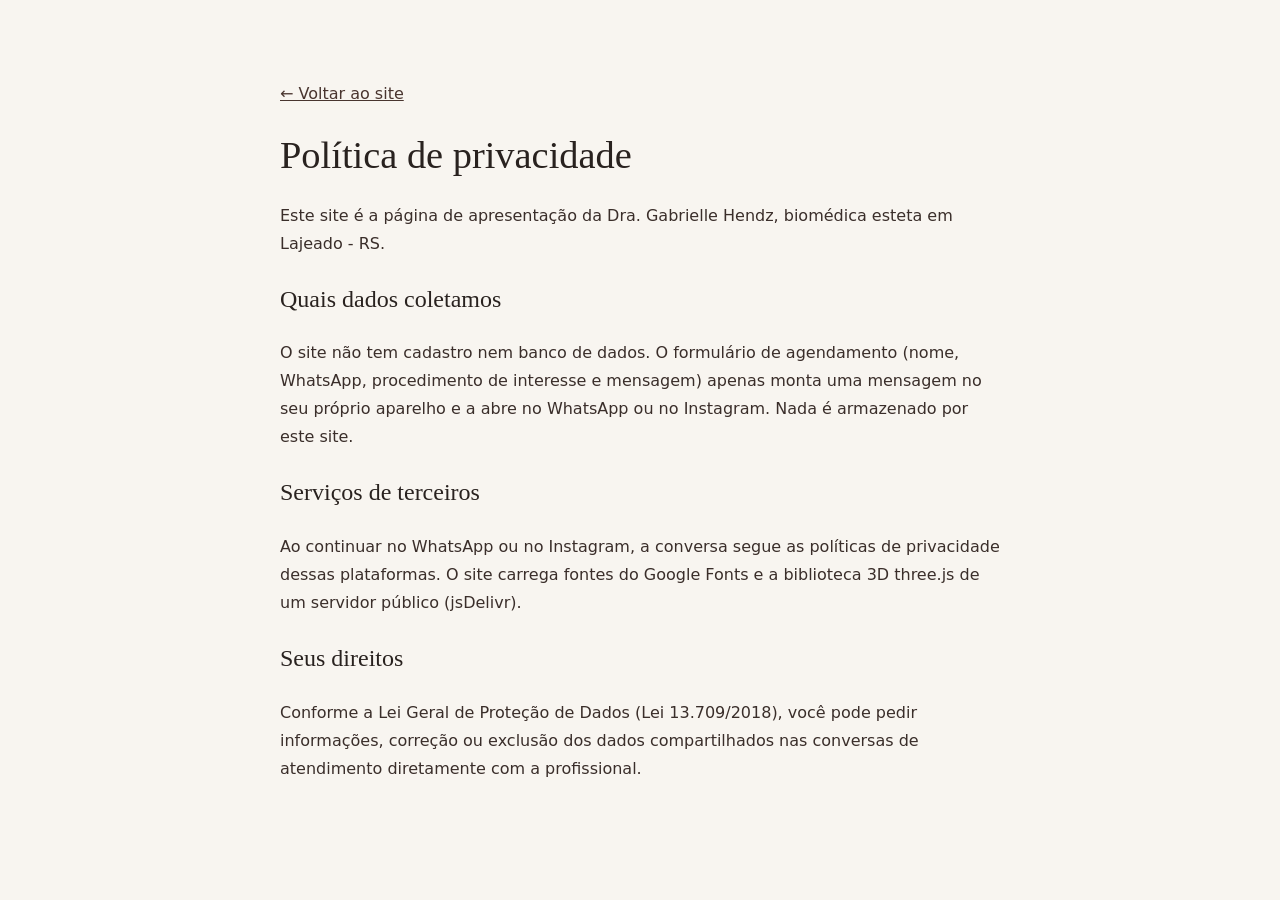
==== privacidade.html @ 8fc2390a "Landing page Dra. Gabrielle Hendz Co-Authored-By: Claude Opus 5.5 <noreply@anthropic.com>" ====
<!DOCTYPE html>
<html lang="pt-BR"><head><meta charset="utf-8"><meta name="viewport" content="width=device-width, initial-scale=1">
<title>Política de privacidade | Dra. Gabrielle Hendz</title><meta name="robots" content="noindex">
<link rel="icon" href="favicon.svg" type="image/svg+xml">
<style>body{margin:0;background:#F8F5F0;color:#3A2E2A;font:400 1rem/1.75 system-ui,sans-serif}main{max-width:720px;margin:0 auto;padding:64px 20px}h1,h2{font-family:Georgia,serif;font-weight:400;color:#29221F}h1{font-size:2.4rem;line-height:1.1}a{color:#49352F}</style></head>
<body><main>
<p><a href="./">← Voltar ao site</a></p>
<h1>Política de privacidade</h1>
<p>Este site é a página de apresentação da Dra. Gabrielle Hendz, biomédica esteta em Lajeado - RS.</p>
<h2>Quais dados coletamos</h2>
<p>O site não tem cadastro nem banco de dados. O formulário de agendamento (nome, WhatsApp, procedimento de interesse e mensagem) apenas monta uma mensagem no seu próprio aparelho e a abre no WhatsApp ou no Instagram. Nada é armazenado por este site.</p>
<h2>Serviços de terceiros</h2>
<p>Ao continuar no WhatsApp ou no Instagram, a conversa segue as políticas de privacidade dessas plataformas. O site carrega fontes do Google Fonts e a biblioteca 3D three.js de um servidor público (jsDelivr).</p>
<h2>Seus direitos</h2>
<p>Conforme a Lei Geral de Proteção de Dados (Lei 13.709/2018), você pode pedir informações, correção ou exclusão dos dados compartilhados nas conversas de atendimento diretamente com a profissional.</p>
</main></body></html>
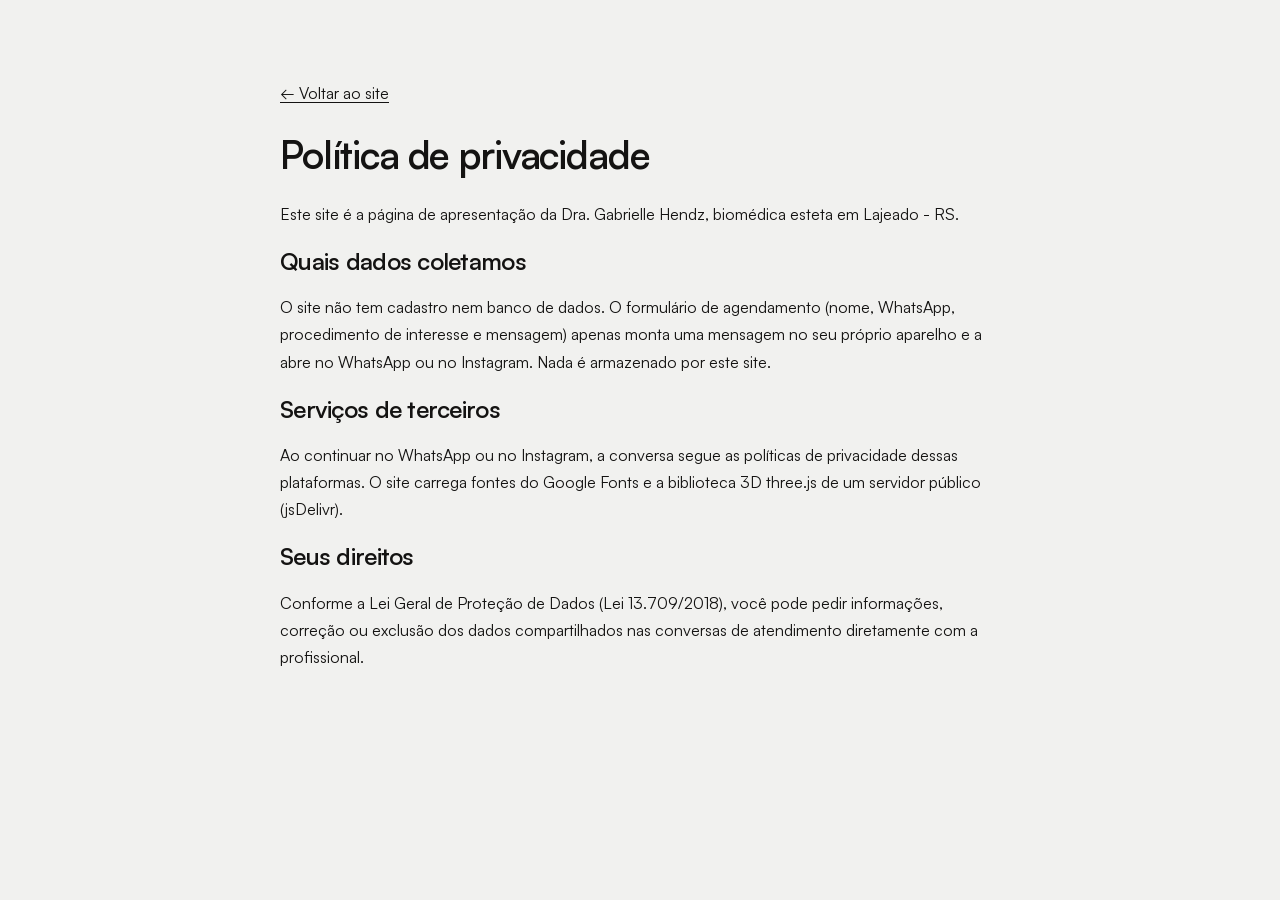
==== commit 8d415dd3: "Redesign pelas skills: black and tan, tema claro/escuro, Satoshi auto-hospedada, bento, imagens 800w" ====
--- a/privacidade.html
+++ b/privacidade.html
@@ -2,7 +2,7 @@
 <html lang="pt-BR"><head><meta charset="utf-8"><meta name="viewport" content="width=device-width, initial-scale=1">
 <title>Política de privacidade | Dra. Gabrielle Hendz</title><meta name="robots" content="noindex">
 <link rel="icon" href="favicon.svg" type="image/svg+xml">
-<style>body{margin:0;background:#F8F5F0;color:#3A2E2A;font:400 1rem/1.75 system-ui,sans-serif}main{max-width:720px;margin:0 auto;padding:64px 20px}h1,h2{font-family:Georgia,serif;font-weight:400;color:#29221F}h1{font-size:2.4rem;line-height:1.1}a{color:#49352F}</style></head>
+<style>@font-face{font-family:Satoshi;src:url(fonts/satoshi.woff2) format("woff2");font-weight:300 900;font-display:swap}:root{color-scheme:light dark}body{margin:0;background:#F1F1EF;color:#141312;font:400 1rem/1.7 Satoshi,system-ui,sans-serif}main{max-width:720px;margin:0 auto;padding:64px 20px}h1,h2{font-weight:600;letter-spacing:-.03em;line-height:1.1}h1{font-size:2.4rem}a{color:inherit;text-underline-offset:.2em}@media (prefers-color-scheme:dark){body{background:#111010;color:#EEEBE6}}</style></head>
 <body><main>
 <p><a href="./">← Voltar ao site</a></p>
 <h1>Política de privacidade</h1>
